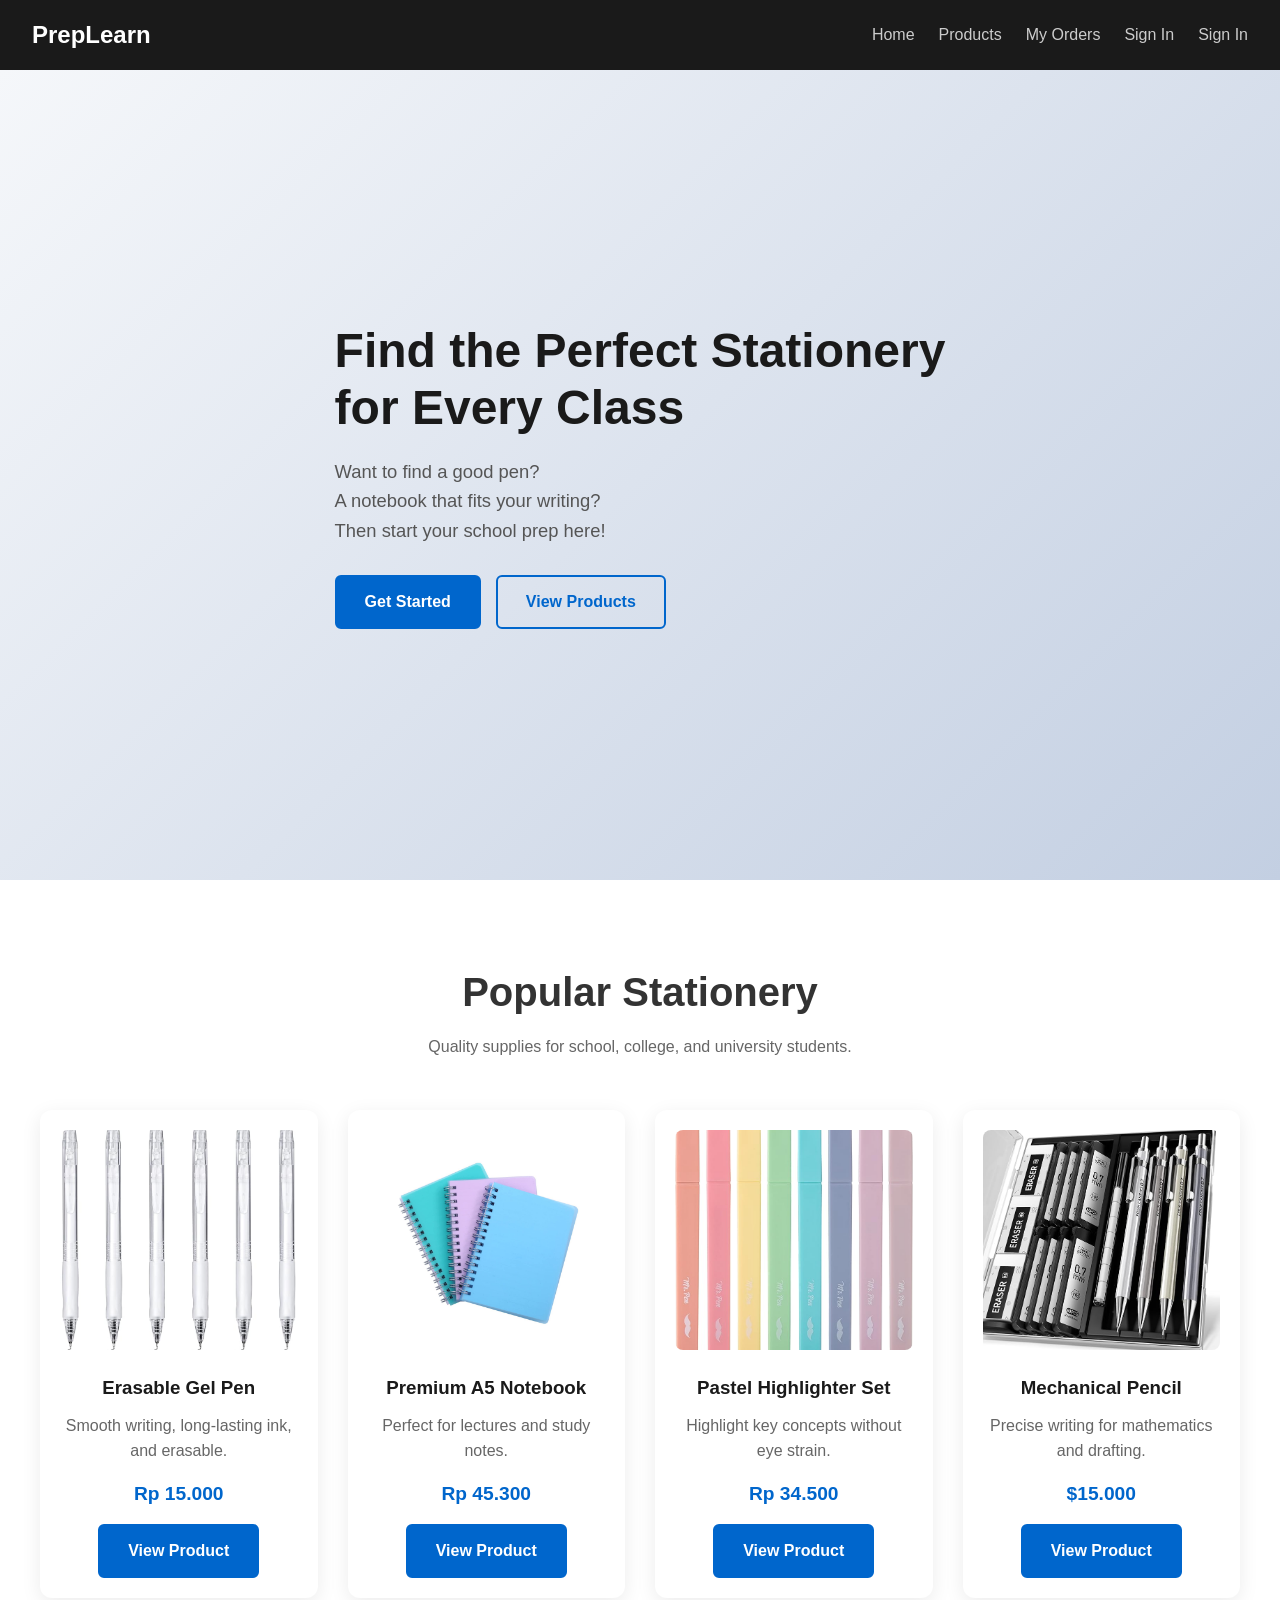
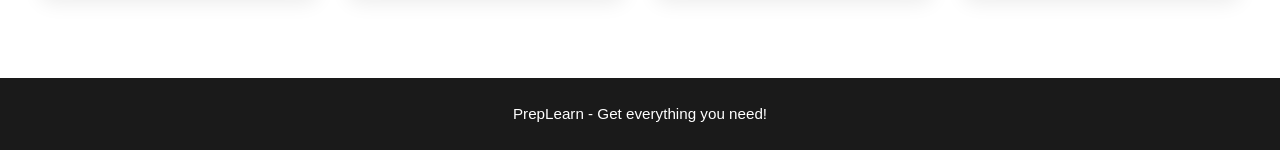
==== index.html @ 238aa51a "Update index.html" ====
<!DOCTYPE html>
<html lang="en">
<head>
  <meta charset="UTF-8">
  <meta name="viewport" content="width=device-width, initial-scale=1.0">
  <title>PrepLearn</title>
  <link rel="stylesheet" href="src/styles/main.css">
</head>
<body>

<nav class="navbar">
  <div class="nav-logo">
    <a href="#">PrepLearn</a>
  </div>
  <ul class="nav-links">
    <li><a href="#">Home</a></li>
    <li><a href="#products">Products</a></li>
    <li><a href="#myorders">My Orders</a></li>
    <li><a href="#signing" class="btn-login">Sign In</a></li>
    <li><a href="#signup" class="btn-register">Sign In</a></li>
  </ul>
</nav>

<section class="hero">
    <div class="hero-container">
      <div class="hero-content">
        <h1>Find the Perfect Stationery<br/>for Every Class</h1>
        <p class="hero-sub">Want to find a good pen?<br/>A notebook that fits your writing?<br/>Then start your school prep here!</p>
        <div class="hero-buttons">
          <a href="#signup" class="btn btn-primary">Get Started</a>
          <a href="#products" class="btn btn-secondary">View Products</a>
        </div>
      </div>
  </section>

<section id="products" class="products">
  <div class="products-container">
    <h2>Popular Stationery</h2>
    <p class="products-subtitle">
      Quality supplies for school, college, and university students.
    </p>

    <div class="product-grid">

      <div class="product-card">
        <img src="images/Pen.jpg" alt="Gel Pen">
        <h3>Erasable Gel Pen</h3>
        <p>Smooth writing, long-lasting ink, and erasable.</p>
        <span class="price">Rp 15.000</span>
        <a href="#" class="btn btn-primary open-popup-btn" data-popup="pen-modal">View Product</a>
      </div>

      <div id="pen-modal" class="product-modal">
        <div class="product-modal-content">
          <span class="close-popup-btn">&times;</span>
    
    <!-- Expanded Details Inside the Popup -->
          <div class="modal-body">
            <img src="images/Pen.jpg" alt="Gel Pen" class="modal-img">
            <div class="modal-info">
              <h2>Erasable Gel Pen</h2>
              <p class="modal-price">Rp 15.000</p>
              <p><strong>Description:</strong> Smooth writing, long-lasting ink, and easily erasable without damaging the paper. Perfect for students and professionals.</p>
              <p><strong>Ink Color:</strong> Blue / Black</p>
              <button class="btn btn-primary">Add to Cart</button>
            </div>
          </div>

        </div>
      </div>

      <div class="product-card">
        <img src="images/Notebooks.jpg" alt="A5 Notebook">
        <h3>Premium A5 Notebook</h3>
        <p>Perfect for lectures and study notes.</p>
        <span class="price">Rp 45.300</span>
        <a href="#" class="btn btn-primary">View Product</a>
      </div>

      <div class="product-card">
        <img src="images/Highlighter.jpg" alt="Highlighter Set">
        <h3>Pastel Highlighter Set</h3>
        <p>Highlight key concepts without eye strain.</p>
        <span class="price">Rp 34.500</span>
        <a href="#" class="btn btn-primary">View Product</a>
      </div>

      <div class="product-card">
        <img src="images/Mechanical-pencil.jpg" alt="Mechanical Pencil">
        <h3>Mechanical Pencil</h3>
        <p>Precise writing for mathematics and drafting.</p>
        <span class="price">$15.000</span>
        <a href="#" class="btn btn-primary">View Product</a>
      </div>

    </div>
  </div>
</section>

<footer class="footer">
  <p>PrepLearn - Get everything you need!</p>
</footer>

</body>
</html>
---- src/styles/main.css ----
/* Global Reset and Typography Base */
* {
  margin: 0;
  padding: 0;
  box-sizing: border-box;
}

body {
  font-family: 'Segoe UI', Tahoma, Geneva, Verdana, sans-serif;
  line-height: 1.6;
  color: #333333;
  background-color: #ffffff;
}

.navbar {
  display: flex;
  justify-content: space-between;
  align-items: center;
  background-color: #1a1a1a;
  padding: 1rem 2rem;
  position: sticky;
  top: 0;
  z-index: 1000;
}

.nav-logo a {
  color: #ffffff;
  font-size: 1.5rem;
  font-weight: bold;
  text-decoration: none;
}

.nav-links {
  display: flex;
  list-style: none;
  gap: 1.5rem;
}

.nav-links a {
  color: #cccccc;
  text-decoration: none;
  font-size: 1rem;
  transition: color 0.3s ease;
}

.nav-links a:hover, 
.nav-links a.active {
  color: #00adb5;
}

/* Hero Section Layout */
.hero {
  min-height: 90vh; /* Scalable vertical height that respects varying dynamic content */
  display: flex;
  align-items: center;
  background: linear-gradient(135deg, #f5f7fa 0%, #c3cfe2 100%);
  padding: 40px 20px;
}

.hero-container {
  max-width: 1200px;
  margin: 0 auto;
  display: flex;
  align-items: center;
  gap: 40px;
}

/* Typography and Content Grouping */
.hero-content {
  flex: 1;
}

.hero-content h1 {
  font-size: 3rem;
  font-weight: 800;
  line-height: 1.2;
  color: #1a1a1a;
  margin-bottom: 20px;
}

.hero-content p {
  font-size: 1.15rem;
  color: #555555;
  margin-bottom: 30px;
}

/* Call to Action Button Styles */
.hero-buttons {
  display: flex;
  gap: 15px;
}

.btn {
  display: inline-block;
  padding: 12px 28px;
  font-size: 1rem;
  font-weight: 600;
  text-decoration: none;
  border-radius: 6px;
  transition: all 0.3s ease;
}

.btn-primary {
  background-color: #0066cc;
  color: #ffffff;
  border: 2px solid #0066cc;
}

.btn-primary:hover {
  background-color: #0052a3;
  border-color: #0052a3;
}

.btn-secondary {
  background-color: transparent;
  color: #0066cc;
  border: 2px solid #0066cc;
}

.btn-secondary:hover {
  background-color: rgba(0, 102, 204, 0.1);
}

/* Products Section */
.products {
  padding: 80px 20px;
  background-color: #ffffff;
}

.products-container {
  max-width: 1200px;
  margin: 0 auto;
}

.products h2 {
  text-align: center;
  font-size: 2.5rem;
  margin-bottom: 10px;
}

.products-subtitle {
  text-align: center;
  color: #666;
  margin-bottom: 50px;
}

.product-grid {
  display: grid;
  grid-template-columns: repeat(auto-fit, minmax(250px, 1fr));
  gap: 30px;
}

.product-card {
  background: #ffffff;
  border-radius: 12px;
  padding: 20px;
  text-align: center;
  box-shadow: 0 5px 20px rgba(0,0,0,0.08);
  transition: transform 0.3s ease;
}

.product-card:hover {
  transform: translateY(-8px);
}

.product-card img {
  width: 100%;
  height: 220px;
  object-fit: cover;
  border-radius: 8px;
  margin-bottom: 15px;
}

.product-card h3 {
  margin-bottom: 10px;
  color: #1a1a1a;
}

.product-card p {
  color: #666;
  margin-bottom: 15px;
}

.price {
  display: block;
  font-size: 1.2rem;
  font-weight: bold;
  color: #0066cc;
  margin-bottom: 15px;
}

.footer {
  text-align: center;
  font-size: 0.95rem;
  background-color: #1a1a1a;
  color: #ffffff;
  padding: 1.5rem;
}
/* Dark background overlay masking the page */
.product-modal {
  display: none; 
  position: fixed;
  top: 0;
  left: 0;
  width: 100%;
  height: 100%;
  background-color: rgba(0, 0, 0, 0.6);
  z-index: 9999;
}
/* Centered popup card layout */
.product-modal-content {
  background-color: #fff;
  margin: 10% auto;
  padding: 30px;
  width: 90%;
  max-width: 600px;
  border-radius: 12px;
  position: relative;
  box-shadow: 0 5px 15px rgba(0,0,0,0.3);
}
/* Split image and info into a clean layout grid */
.modal-body {
  display: flex;
  gap: 20px;
  margin-top: 15px;
}

.modal-img {
  width: 45%;
  object-fit: cover;
  border-radius: 8px;
}

.modal-info {
  width: 55%;
}

.modal-price {
  font-weight: bold;
  color: #e44d26;
  font-size: 1.2rem;
}
/* Close button style pointer */
.close-popup-btn {
  position: absolute;
  top: 15px;
  right: 20px;
  font-size: 28px;
  cursor: pointer;
  color: #aaa;
}
.close-popup-btn:hover {
  color: #000;
}

@media (max-width: 768px) {
  .hero-container {
    flex-direction: column;
    text-align: center;
  }

  .hero-content h1 {
    font-size: 2.2rem;
  }

  .hero-buttons {
    justify-content: center;
  }
}
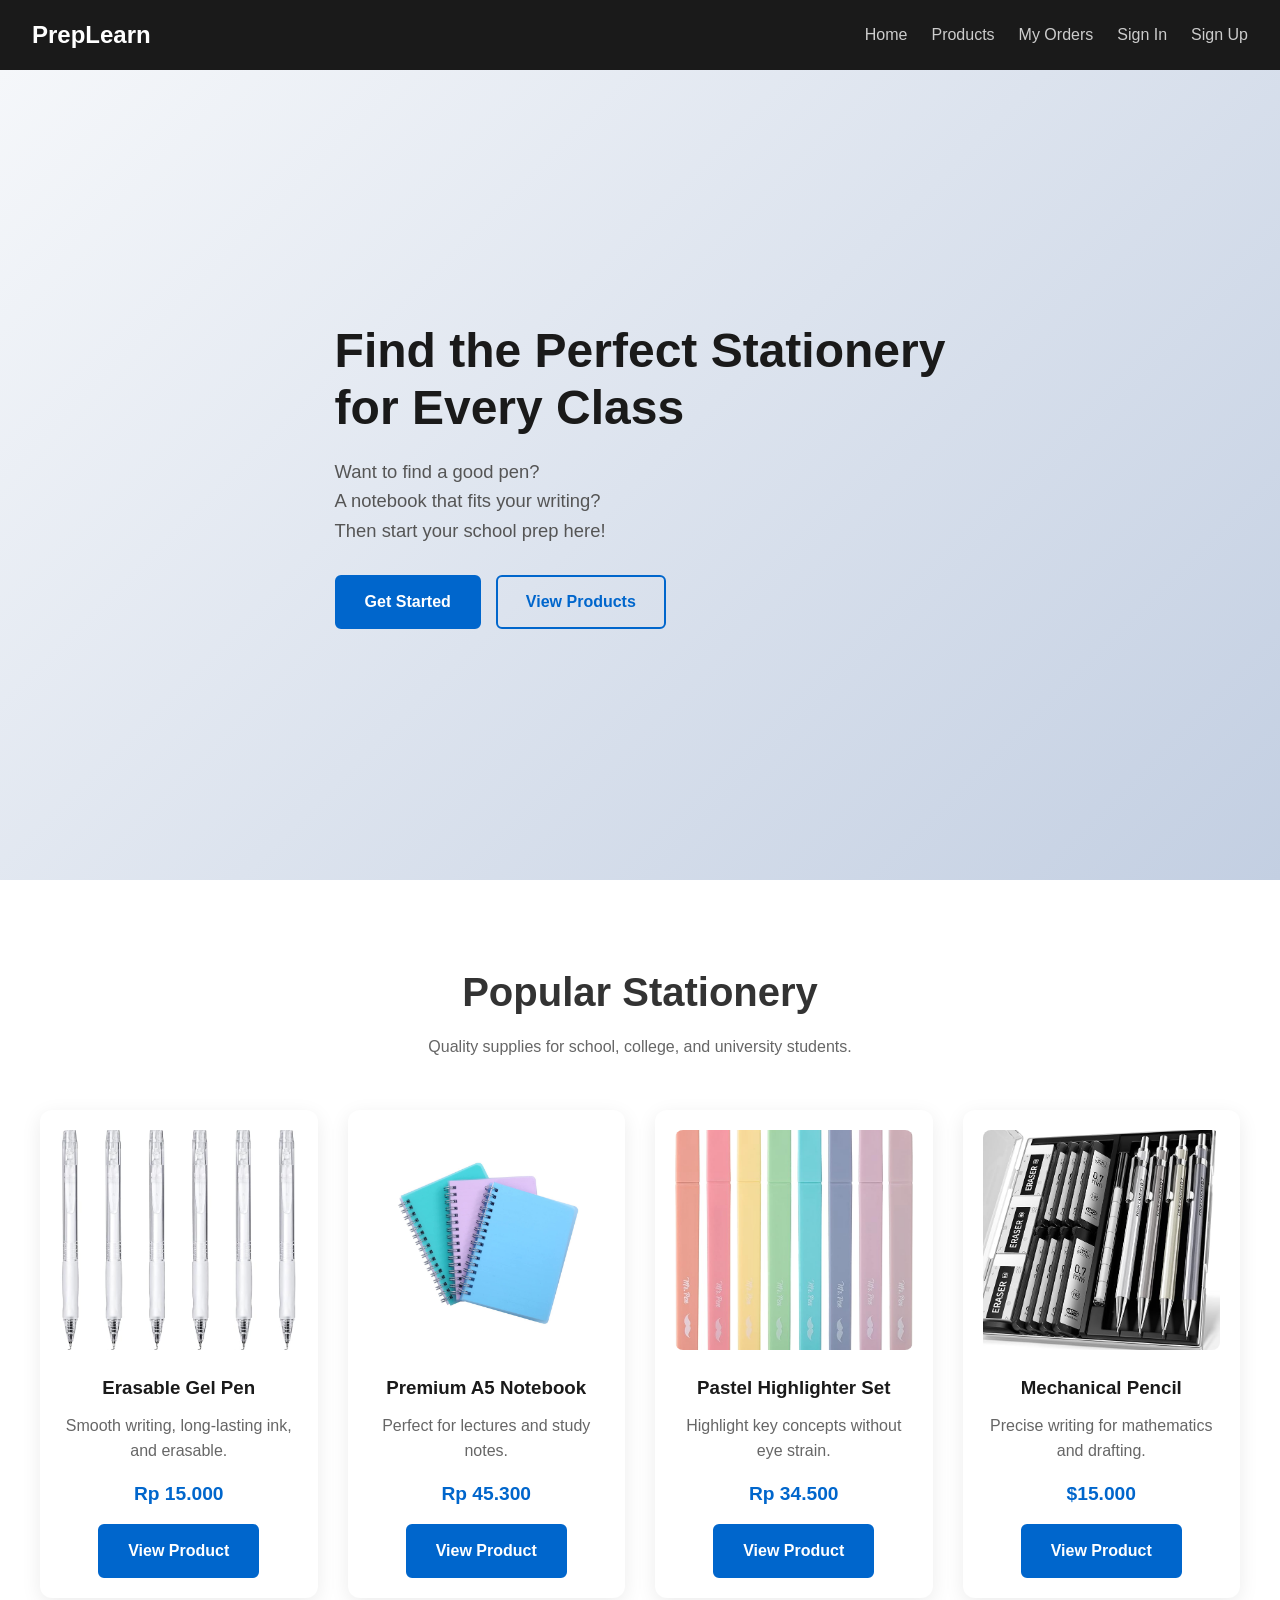
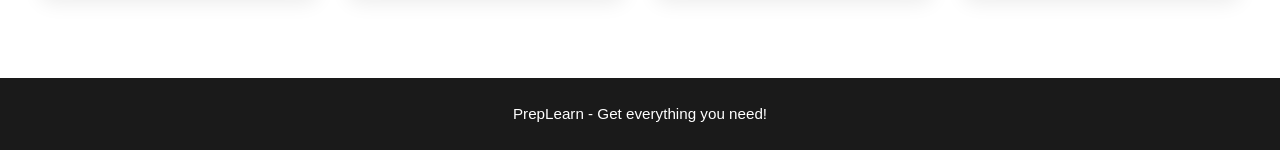
==== commit a218efe4: "Update index.html" ====
--- a/index.html
+++ b/index.html
@@ -14,10 +14,10 @@
   </div>
   <ul class="nav-links">
     <li><a href="#">Home</a></li>
-    <li><a href="#products">Products</a></li>
+    <li><a href="src/pages/products.html">Products</a></li>
     <li><a href="#myorders">My Orders</a></li>
     <li><a href="#signing" class="btn-login">Sign In</a></li>
-    <li><a href="#signup" class="btn-register">Sign In</a></li>
+    <li><a href="#signup" class="btn-register">Sign Up</a></li>
   </ul>
 </nav>
 
@@ -47,26 +47,7 @@
         <h3>Erasable Gel Pen</h3>
         <p>Smooth writing, long-lasting ink, and erasable.</p>
         <span class="price">Rp 15.000</span>
-        <a href="#" class="btn btn-primary open-popup-btn" data-popup="pen-modal">View Product</a>
-      </div>
-
-      <div id="pen-modal" class="product-modal">
-        <div class="product-modal-content">
-          <span class="close-popup-btn">&times;</span>
-    
-    <!-- Expanded Details Inside the Popup -->
-          <div class="modal-body">
-            <img src="images/Pen.jpg" alt="Gel Pen" class="modal-img">
-            <div class="modal-info">
-              <h2>Erasable Gel Pen</h2>
-              <p class="modal-price">Rp 15.000</p>
-              <p><strong>Description:</strong> Smooth writing, long-lasting ink, and easily erasable without damaging the paper. Perfect for students and professionals.</p>
-              <p><strong>Ink Color:</strong> Blue / Black</p>
-              <button class="btn btn-primary">Add to Cart</button>
-            </div>
-          </div>
-
-        </div>
+        <a href="src/pages/products.html" class="btn btn-primary">View Product</a>
       </div>
 
       <div class="product-card">
@@ -74,7 +55,7 @@
         <h3>Premium A5 Notebook</h3>
         <p>Perfect for lectures and study notes.</p>
         <span class="price">Rp 45.300</span>
-        <a href="#" class="btn btn-primary">View Product</a>
+        <a href="src/pages/products.html" class="btn btn-primary">View Product</a>
       </div>
 
       <div class="product-card">
@@ -82,7 +63,7 @@
         <h3>Pastel Highlighter Set</h3>
         <p>Highlight key concepts without eye strain.</p>
         <span class="price">Rp 34.500</span>
-        <a href="#" class="btn btn-primary">View Product</a>
+        <a href="src/pages/products.html" class="btn btn-primary">View Product</a>
       </div>
 
       <div class="product-card">
@@ -90,7 +71,7 @@
         <h3>Mechanical Pencil</h3>
         <p>Precise writing for mathematics and drafting.</p>
         <span class="price">$15.000</span>
-        <a href="#" class="btn btn-primary">View Product</a>
+        <a href="src/pages/products.html" class="btn btn-primary">View Product</a>
       </div>
 
     </div>
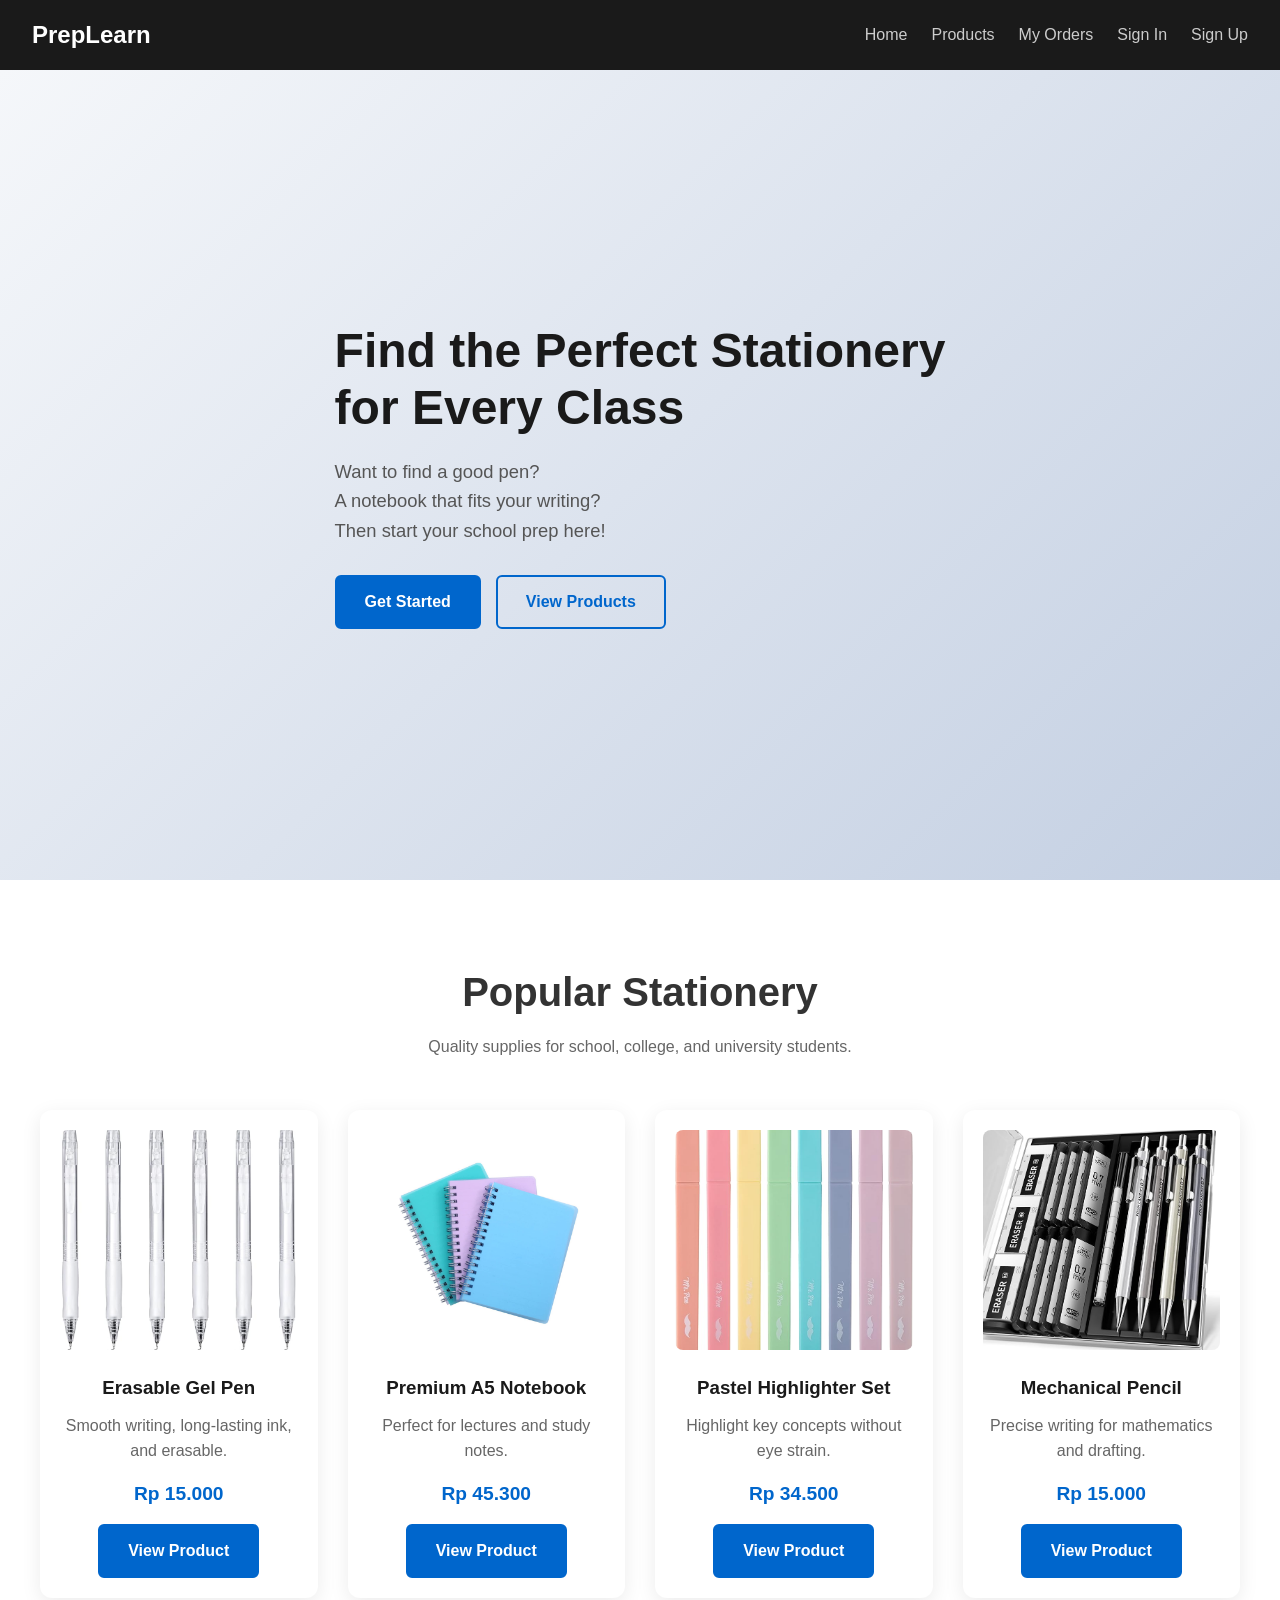
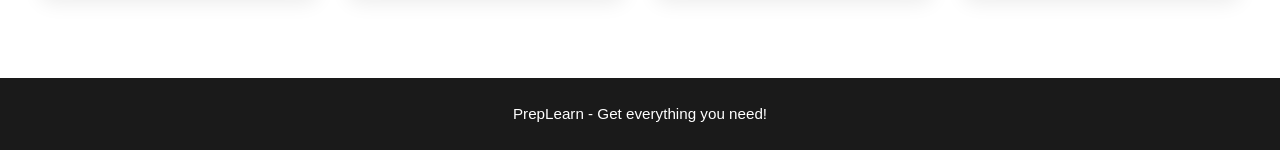
==== commit 74a7e40b: "Update index.html" ====
--- a/index.html
+++ b/index.html
@@ -70,7 +70,7 @@
         <img src="images/Mechanical-pencil.jpg" alt="Mechanical Pencil">
         <h3>Mechanical Pencil</h3>
         <p>Precise writing for mathematics and drafting.</p>
-        <span class="price">$15.000</span>
+        <span class="price">Rp 15.000</span>
         <a href="src/pages/products.html" class="btn btn-primary">View Product</a>
       </div>
 
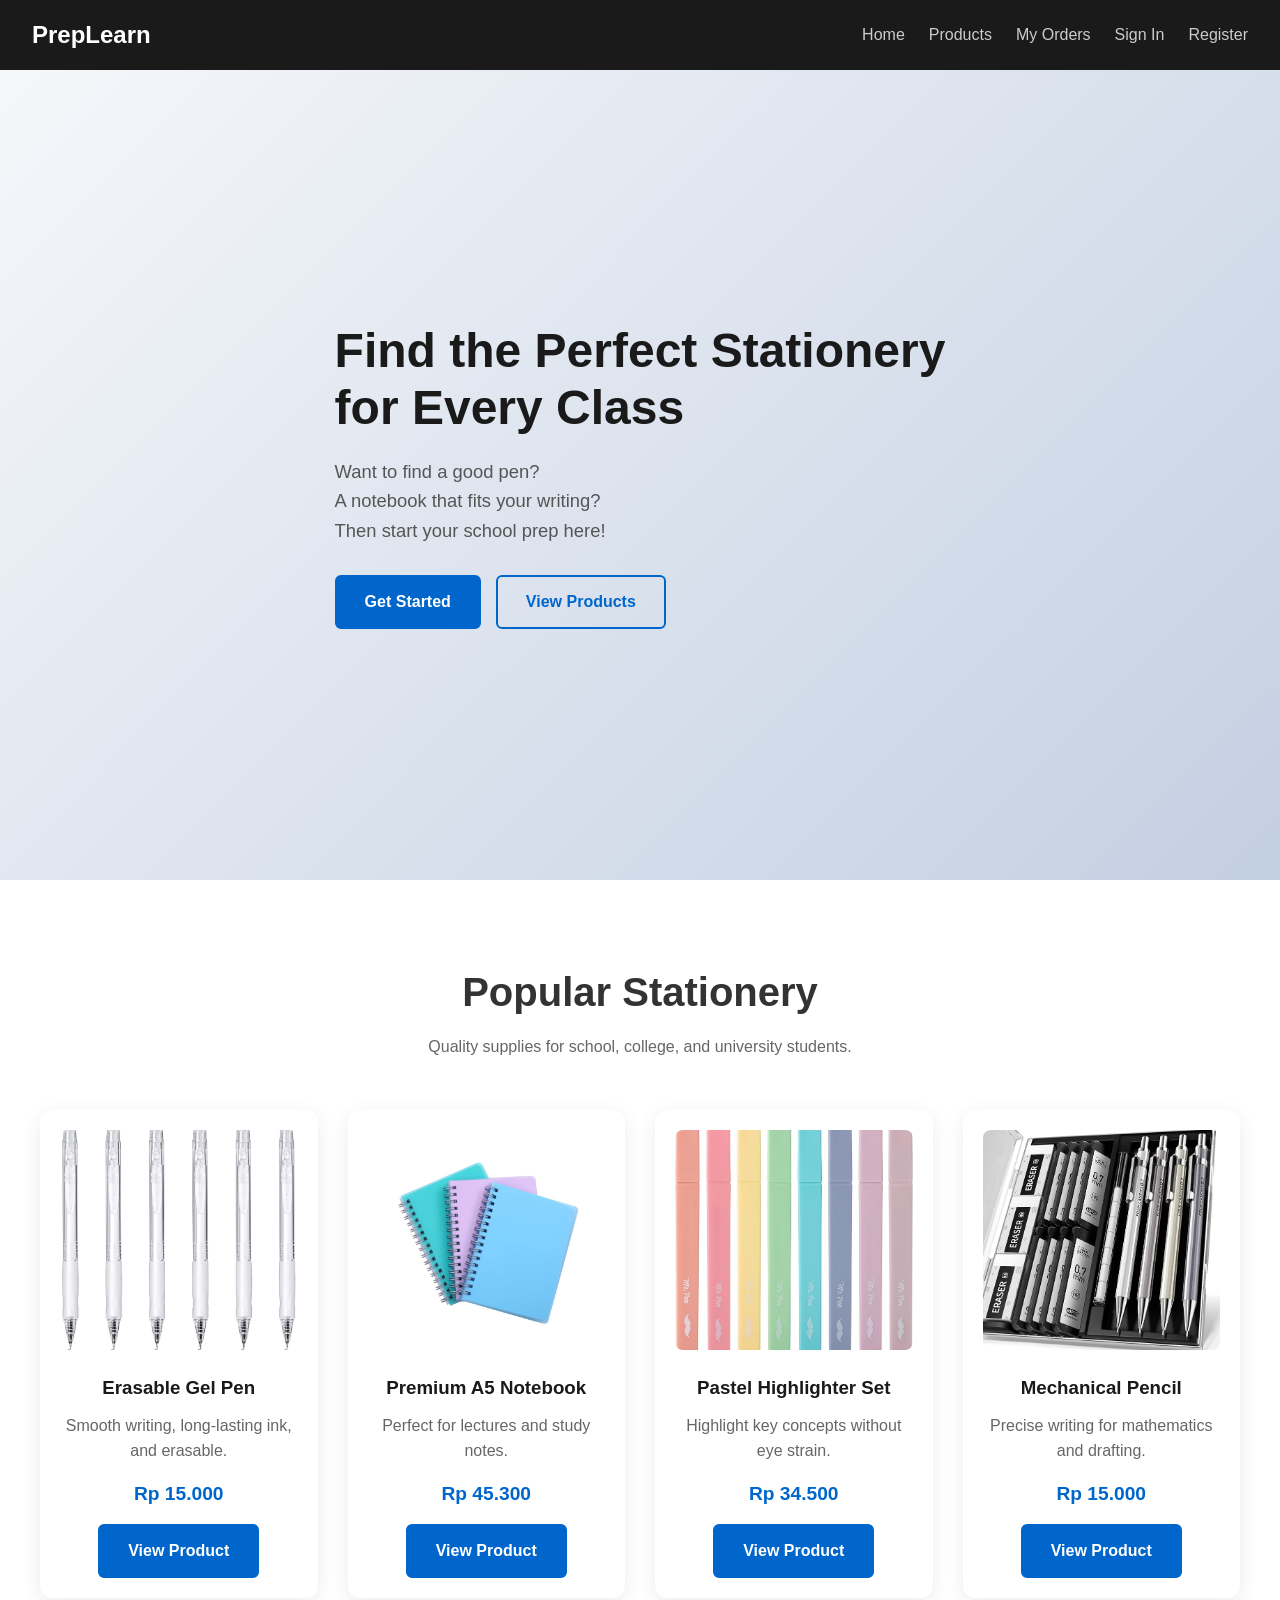
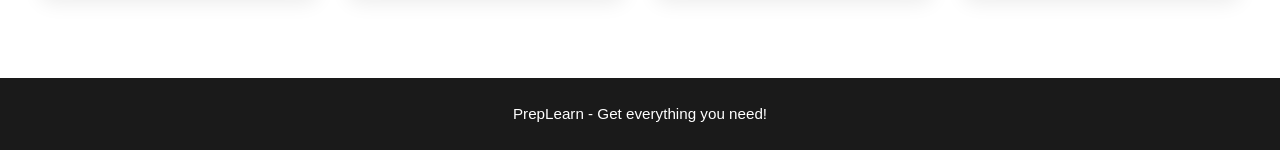
==== commit 5db61cec: "Update index.html" ====
--- a/index.html
+++ b/index.html
@@ -17,7 +17,7 @@
     <li><a href="src/pages/products.html">Products</a></li>
     <li><a href="#myorders">My Orders</a></li>
     <li><a href="#signing" class="btn-login">Sign In</a></li>
-    <li><a href="#signup" class="btn-register">Sign Up</a></li>
+    <li><a href="#signup" class="btn-register">Register</a></li>
   </ul>
 </nav>
 
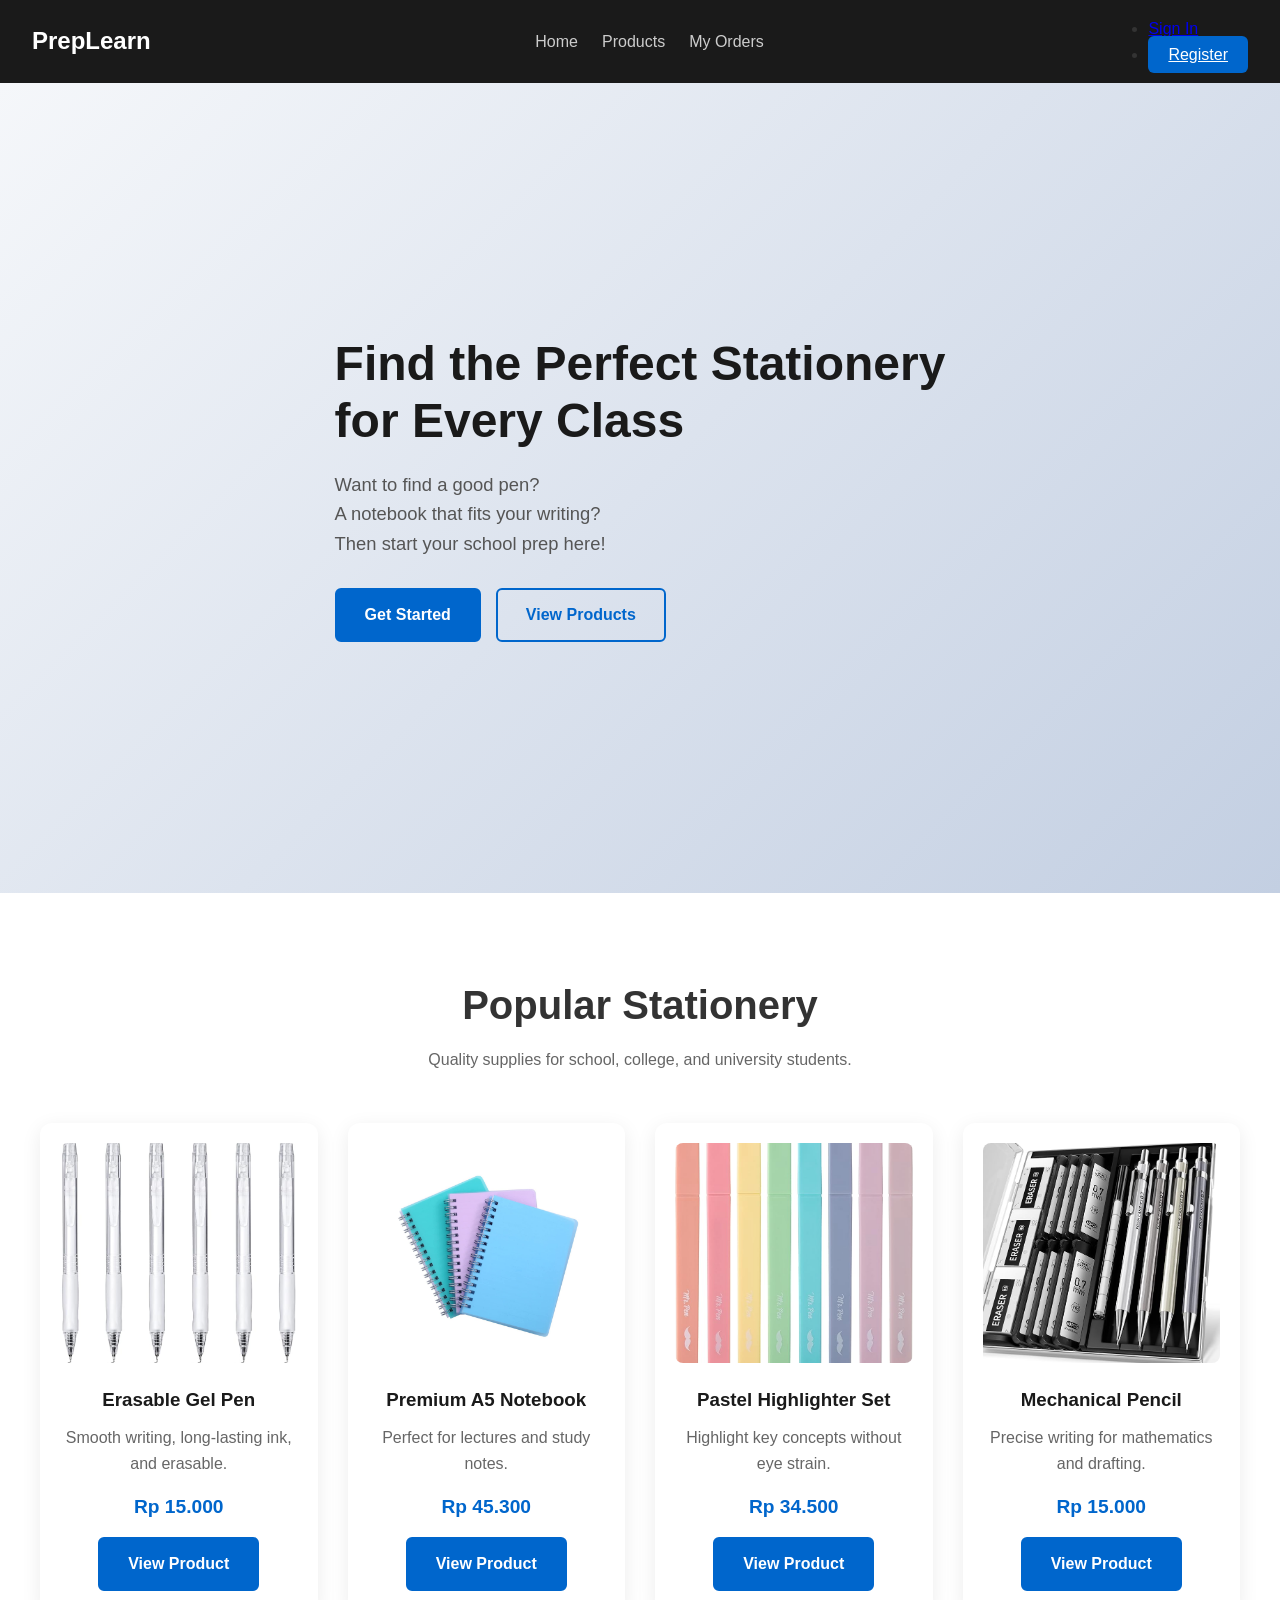
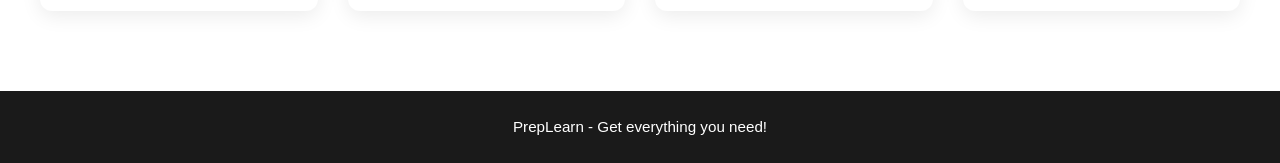
==== commit 0bd78b7d: "Update index.html" ====
--- a/index.html
+++ b/index.html
@@ -12,10 +12,14 @@
   <div class="nav-logo">
     <a href="#">PrepLearn</a>
   </div>
+  
   <ul class="nav-links">
     <li><a href="#">Home</a></li>
     <li><a href="src/pages/products.html">Products</a></li>
     <li><a href="#myorders">My Orders</a></li>
+  </ul>
+
+  <ul class="nav-auth">
     <li><a href="#signing" class="btn-login">Sign In</a></li>
     <li><a href="#signup" class="btn-register">Register</a></li>
   </ul>
--- a/src/styles/main.css
+++ b/src/styles/main.css
@@ -41,6 +41,19 @@
   text-decoration: none;
   font-size: 1rem;
   transition: color 0.3s ease;
+}
+
+.btn-register {
+  background-color: #0066cc;
+  color: #ffffff;
+  padding: 10px 20px;
+  border: none;
+  border-radius: 6px;
+  cursor: pointer;
+}
+
+.btn-register:hover {
+  background-color: #0052a3;
 }
 
 .nav-links a:hover, 
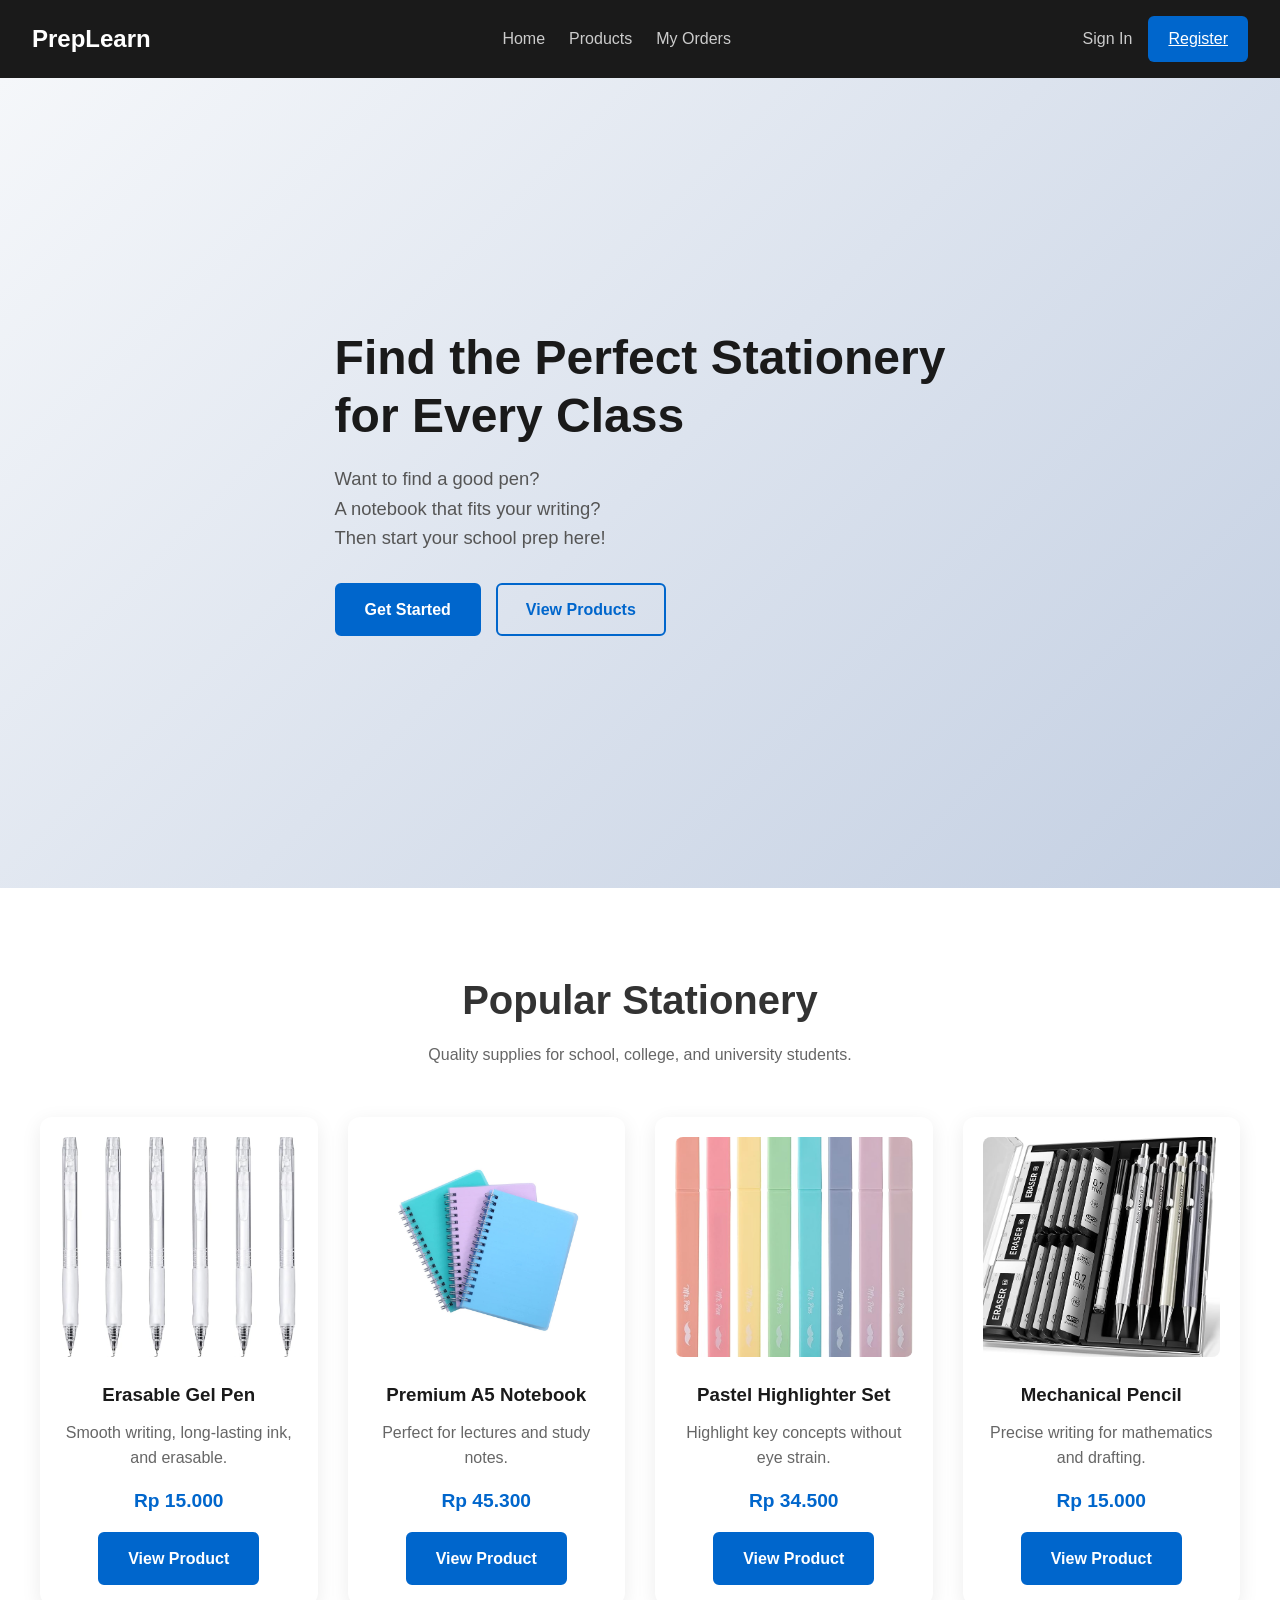
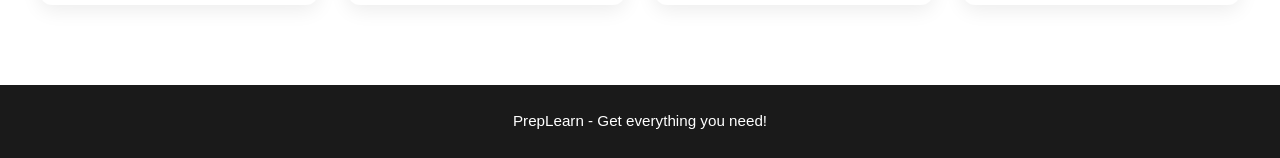
==== commit 0e1fcc4c: "Update index.html" ====
--- a/index.html
+++ b/index.html
@@ -19,10 +19,10 @@
     <li><a href="#myorders">My Orders</a></li>
   </ul>
 
-  <ul class="nav-auth">
-    <li><a href="#signing" class="btn-login">Sign In</a></li>
-    <li><a href="#signup" class="btn-register">Register</a></li>
-  </ul>
+  <div class="nav-auth">
+    <a href="#signing" class="btn-login">Sign In</a>
+    <a href="#signup" class="btn-register">Register</a>
+  </div>
 </nav>
 
 <section class="hero">
--- a/src/styles/main.css
+++ b/src/styles/main.css
@@ -34,6 +34,10 @@
   display: flex;
   list-style: none;
   gap: 1.5rem;
+  flex: 1;              
+  justify-content: center; 
+  margin: 0;
+  padding: 0;
 }
 
 .nav-links a {
@@ -43,12 +47,24 @@
   transition: color 0.3s ease;
 }
 
+.nav-auth {
+  display: flex;
+  align-items: center;
+  gap: 1rem;    
+  margin-left: auto;
+}
+
+.btn-login {
+  color: #cccccc;
+  text-decoration: none;
+}
+
 .btn-register {
   background-color: #0066cc;
   color: #ffffff;
-  padding: 10px 20px;
+  padding: 0.625rem 1.25rem;
   border: none;
-  border-radius: 6px;
+  border-radius: 0.375rem;
   cursor: pointer;
 }
 
